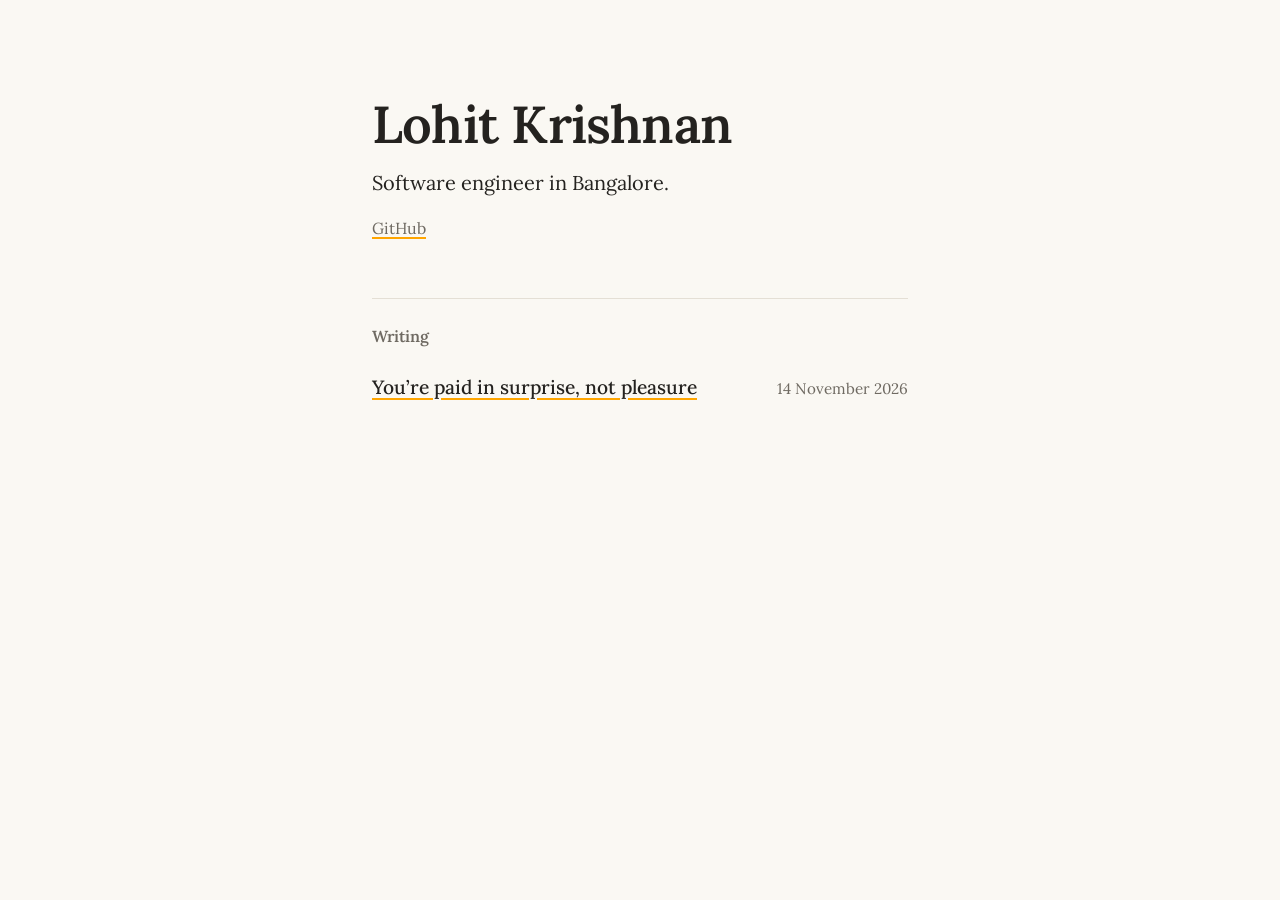
==== index.html @ 305d4b30 "New homepage, shared styles, final essay text Replace the "Page under construction" placeholder with" ====
<!DOCTYPE html>
<html lang="en">
<head>
    <meta charset="UTF-8">
    <meta name="viewport" content="width=device-width, initial-scale=1.0">
    <title>Lohit Krishnan</title>
    <meta name="description" content="Lohit Krishnan, software engineer in Bangalore.">
    <meta property="og:title" content="Lohit Krishnan">
    <meta property="og:description" content="Software engineer in Bangalore.">
    <meta property="og:type" content="website">
    <meta name="color-scheme" content="light dark">

    <link rel="icon" href="data:image/svg+xml,<svg xmlns=%22http://www.w3.org/2000/svg%22 viewBox=%220 0 100 100%22><text y=%22.9em%22 font-size=%2290%22>🔥</text></svg>">

    <link rel="preload" href="/fonts/Lora-Variable.woff" as="font" type="font/woff" crossorigin>
    <link rel="stylesheet" href="/css/site.css">
</head>
<body>

    <div class="page">
        <header class="intro">
            <h1 class="intro-name">Lohit Krishnan</h1>
            <p class="intro-about">Software engineer in Bangalore.</p>
            <p class="intro-links"><a href="https://github.com/lohitkrishnan">GitHub</a></p>
        </header>

        <main>
            <h2 class="section-title">Writing</h2>
            <ul class="posts">
                <li class="post">
                    <a class="post-title" href="/essays/paid-in-surprise/">You’re paid in surprise, not pleasure</a>
                    <time class="date" datetime="2026-11-14">14 November 2026</time>
                </li>
            </ul>
        </main>
    </div>

</body>
</html>
---- css/site.css ----
/* Shared look for lohitkrishnan.com: Lora on warm paper, warm charcoal in dark mode. */

/* Lora is served from this site so pages look the same on every device. */
@font-face {
    font-family: "Lora";
    src: url("/fonts/Lora-Variable.woff") format("woff");
    font-weight: 400 700;
    font-style: normal;
    font-display: swap;
}

:root {
    --bg: #faf8f3;
    --text: #24221f;
    --muted: #6f6a62;
    --rule: #e4dfd5;
    --accent: orange;
    --serif: "Lora", "Iowan Old Style", Charter, Georgia, "Noto Serif", serif;
}

@media (prefers-color-scheme: dark) {
    :root {
        --bg: #1f1e1c;
        --text: #e9e5dd;
        --muted: #9c978e;
        --rule: #36332f;
    }
}

* { box-sizing: border-box; }

html { -webkit-text-size-adjust: 100%; }

body {
    margin: 0;
    background-color: var(--bg);
    color: var(--text);
    font-family: var(--serif);
    font-size: 1.125rem;
    line-height: 1.65;
    text-rendering: optimizeLegibility;
    -webkit-font-smoothing: antialiased;
}

a {
    color: inherit;
    text-decoration-color: var(--accent);
    text-decoration-thickness: 1.5px;
    text-underline-offset: 0.2em;
}

a:focus-visible {
    outline: 2px solid var(--accent);
    outline-offset: 3px;
}

.page {
    max-width: 36rem;
    margin: 0 auto;
    padding: 2.5rem 1.25rem 4rem;
}

/* Small link back to the homepage, used at the top and bottom of an essay. */
.home-link {
    font-size: 0.95rem;
    color: var(--muted);
}

.date {
    font-size: 0.95rem;
    color: var(--muted);
}

/* ---------- Homepage ---------- */

.intro { margin: 3.5rem 0 3.5rem; }

.intro-name {
    margin: 0;
    font-weight: 600;
    font-size: clamp(2.3rem, 10vw, 3.25rem);
    line-height: 1.1;
    letter-spacing: -0.015em;
}

.intro-about {
    margin: 0.9rem 0 0;
    font-size: 1.25rem;
    line-height: 1.5;
}

.intro-links {
    margin: 1.1rem 0 0;
    font-size: 1rem;
    color: var(--muted);
}

.section-title {
    margin: 0;
    padding-top: 1.5rem;
    border-top: 1px solid var(--rule);
    font-size: 1rem;
    font-weight: 600;
    color: var(--muted);
}

.posts {
    list-style: none;
    margin: 1rem 0 0;
    padding: 0;
}

.post {
    display: flex;
    flex-wrap: wrap;
    align-items: baseline;
    justify-content: space-between;
    gap: 0.2rem 1.5rem;
    padding: 0.55rem 0;
}

.post-title {
    flex: 1 1 16rem;
    font-size: 1.2rem;
    font-weight: 500;
    line-height: 1.4;
}

/* ---------- Essay ---------- */

.essay-header { margin: 3.5rem 0 2.5rem; }

.essay-title {
    margin: 0;
    font-weight: 600;
    font-size: clamp(1.9rem, 7vw, 2.6rem);
    line-height: 1.2;
    letter-spacing: -0.01em;
    text-wrap: balance;
}

.essay-header .date {
    display: block;
    margin-top: 1rem;
}

.essay p { margin: 0 0 1.35em; }

.essay strong { font-weight: 700; }

.essay-footer {
    margin-top: 3.5rem;
    padding-top: 1.5rem;
    border-top: 1px solid var(--rule);
}

@media (max-width: 600px) {
    body { font-size: 1.0625rem; }
    .intro { margin: 2.25rem 0 2.75rem; }
    .essay-header { margin: 2.25rem 0 2rem; }
}
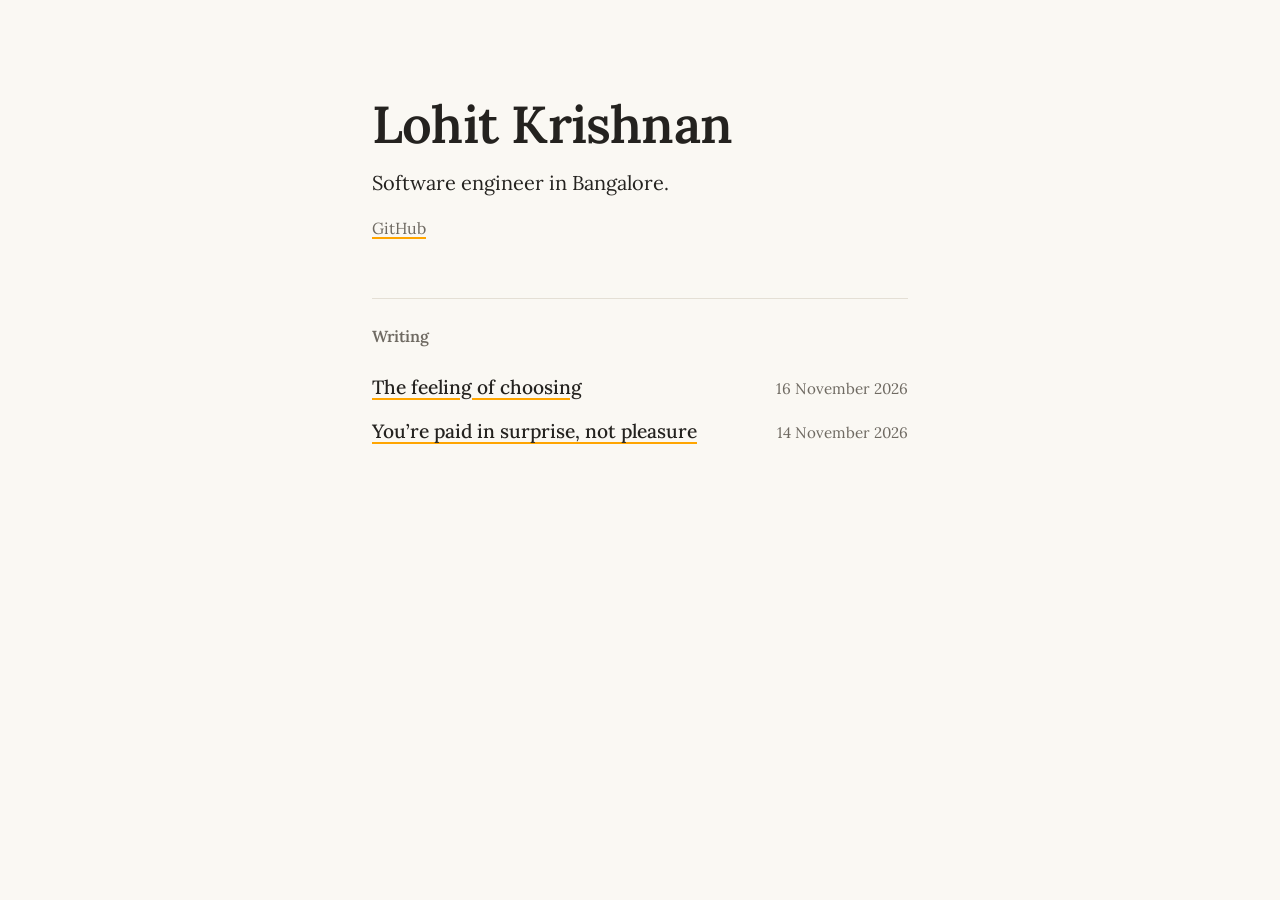
==== commit f5fd40f7: "Add essay: The feeling of choosing New essay on free will with three inline drawings (puppet opener," ====
--- a/index.html
+++ b/index.html
@@ -8,6 +8,14 @@
     <meta property="og:title" content="Lohit Krishnan">
     <meta property="og:description" content="Software engineer in Bangalore.">
     <meta property="og:type" content="website">
+    <meta property="og:url" content="https://lohitkrishnan.com/">
+    <meta property="og:site_name" content="Lohit Krishnan">
+    <meta property="og:image" content="https://lohitkrishnan.com/img/card-home.png">
+    <meta property="og:image:width" content="1200">
+    <meta property="og:image:height" content="630">
+    <meta property="og:image:alt" content="Lohit Krishnan. Software engineer in Bangalore.">
+    <meta name="twitter:card" content="summary_large_image">
+    <link rel="canonical" href="https://lohitkrishnan.com/">
     <meta name="color-scheme" content="light dark">
 
     <link rel="icon" href="data:image/svg+xml,<svg xmlns=%22http://www.w3.org/2000/svg%22 viewBox=%220 0 100 100%22><text y=%22.9em%22 font-size=%2290%22>🔥</text></svg>">
@@ -28,6 +36,10 @@
             <h2 class="section-title">Writing</h2>
             <ul class="posts">
                 <li class="post">
+                    <a class="post-title" href="/essays/the-feeling-of-choosing/">The feeling of choosing</a>
+                    <time class="date" datetime="2026-11-16">16 November 2026</time>
+                </li>
+                <li class="post">
                     <a class="post-title" href="/essays/paid-in-surprise/">You’re paid in surprise, not pleasure</a>
                     <time class="date" datetime="2026-11-14">14 November 2026</time>
                 </li>
--- a/css/site.css
+++ b/css/site.css
@@ -14,7 +14,13 @@
     --text: #24221f;
     --muted: #6f6a62;
     --rule: #e4dfd5;
+    --line-strong: #b5aea2;
+    --card: #f1ede4;
     --accent: orange;
+    --reading: rgba(255, 165, 0, 0.3);
+    --reading-faint: rgba(255, 165, 0, 0.2);
+    --reading-word: rgba(255, 165, 0, 0.55);
+    --reading-hover: rgba(255, 165, 0, 0.12);
     --serif: "Lora", "Iowan Old Style", Charter, Georgia, "Noto Serif", serif;
 }
 
@@ -24,6 +30,9 @@
         --text: #e9e5dd;
         --muted: #9c978e;
         --rule: #36332f;
+        --line-strong: #6a665f;
+        --card: #292724;
+        --reading-faint: rgba(255, 165, 0, 0.15);
     }
 }
 
@@ -144,9 +153,153 @@
     margin-top: 1rem;
 }
 
+/* Listen button: reads the essay aloud (see /js/listen.js). */
+.listen {
+    display: inline-flex;
+    align-items: center;
+    gap: 0.55rem;
+    min-height: 2.75rem;
+    margin-top: 1.4rem;
+    padding: 0.4rem 1rem 0.4rem 0.85rem;
+    font: inherit;
+    font-size: 1rem;
+    font-weight: 500;
+    color: var(--text);
+    background: transparent;
+    border: 1px solid var(--line-strong);
+    border-radius: 0.5rem;
+    cursor: pointer;
+}
+
+.listen[hidden] { display: none; }
+
+.listen:hover { border-color: var(--muted); }
+
+.listen:focus-visible {
+    outline: 2px solid var(--accent);
+    outline-offset: 3px;
+}
+
+.listen-icon {
+    width: 0.9rem;
+    height: 0.9rem;
+    fill: var(--accent);
+}
+
+.listen-icon-pause { display: none; }
+.listen[data-state="playing"] .listen-icon-play { display: none; }
+.listen[data-state="playing"] .listen-icon-pause { display: block; }
+
+.listen-bar {
+    display: flex;
+    align-items: center;
+    gap: 0.9rem;
+}
+
+.listen-time {
+    margin-top: 1.4rem;
+    font-size: 0.95rem;
+    color: var(--muted);
+    font-variant-numeric: tabular-nums;
+}
+
+.listen-credit {
+    margin-top: 0.7rem;
+    font-size: 0.9rem;
+    color: var(--muted);
+}
+
+.listen-status {
+    margin-top: 0.3rem;
+    font-size: 0.9rem;
+    color: var(--muted);
+}
+
+.listen-status:empty { display: none; }
+
+/* Sentences and words are wrapped by /js/listen.js once listening starts.
+   data-listen on the essay says which mode is in use: "audio" (recorded
+   narration, word by word) or "speech" (device voice, sentence by sentence). */
+.sentence,
+.word {
+    border-radius: 0.2em;
+    -webkit-box-decoration-break: clone;
+    box-decoration-break: clone;
+}
+
+.sentence.is-reading { background-color: var(--reading); }
+
+/* With a recording, the sentence gets a faint tint and the word the strong one. */
+.essay[data-listen="audio"] .sentence.is-reading { background-color: var(--reading-faint); }
+.word.is-reading { background-color: var(--reading-word); }
+
+.essay[data-listen="speech"].is-listening .sentence,
+.essay[data-listen="audio"].is-listening .word { cursor: pointer; }
+
+@media (hover: hover) {
+    .essay[data-listen="speech"].is-listening .sentence:not(.is-reading):hover,
+    .essay[data-listen="audio"].is-listening .word:not(.is-reading):hover { background-color: var(--reading-hover); }
+}
+
 .essay p { margin: 0 0 1.35em; }
 
 .essay strong { font-weight: 700; }
+
+.essay h2 {
+    margin: 2.4em 0 0.8em;
+    font-size: 1.35rem;
+    font-weight: 600;
+    line-height: 1.3;
+    text-wrap: balance;
+}
+
+/* Small closing note under an essay. */
+.essay .essay-note {
+    margin: 2.5rem 0 0;
+    padding-top: 1.25rem;
+    border-top: 1px solid var(--rule);
+    font-size: 0.95rem;
+    font-style: italic;
+    color: var(--muted);
+}
+
+/* Drawings inside an essay. They are inline SVG coloured from the variables
+   above, so they follow light and dark mode like the text does. */
+.figure { margin: 2.2rem 0; }
+
+.figure svg {
+    display: block;
+    width: 100%;
+    height: auto;
+    font-family: var(--serif);
+}
+
+.figure svg.figure-narrow {
+    max-width: 24rem;
+    margin: 0 auto;
+}
+
+.figure figcaption {
+    margin-top: 0.7rem;
+    font-size: 0.95rem;
+    line-height: 1.5;
+    color: var(--muted);
+    text-align: center;
+}
+
+.fig-card { fill: var(--card); }
+.fig-ink { fill: var(--text); }
+.fig-accent { fill: var(--accent); }
+.fig-shadow { fill: var(--line-strong); fill-opacity: 0.35; }
+.fig-title { fill: var(--text); font-size: 52px; font-weight: 600; letter-spacing: -0.01em; }
+.fig-sub { fill: var(--muted); font-size: 26px; }
+.fig-label { fill: var(--muted); font-size: 22px; text-anchor: middle; }
+.fig-label-strong { fill: var(--text); font-weight: 600; }
+.fig-ground { stroke: var(--line-strong); stroke-width: 1.5; }
+.fig-string { fill: none; stroke: var(--accent); stroke-width: 2; }
+.fig-bar { stroke: var(--accent); stroke-width: 10; stroke-linecap: round; }
+.fig-limb { fill: none; stroke: var(--text); stroke-width: 10; stroke-linecap: round; stroke-linejoin: round; }
+.fig-line { fill: none; stroke: var(--text); stroke-width: 3; stroke-linecap: round; stroke-linejoin: round; }
 
 .essay-footer {
     margin-top: 3.5rem;
